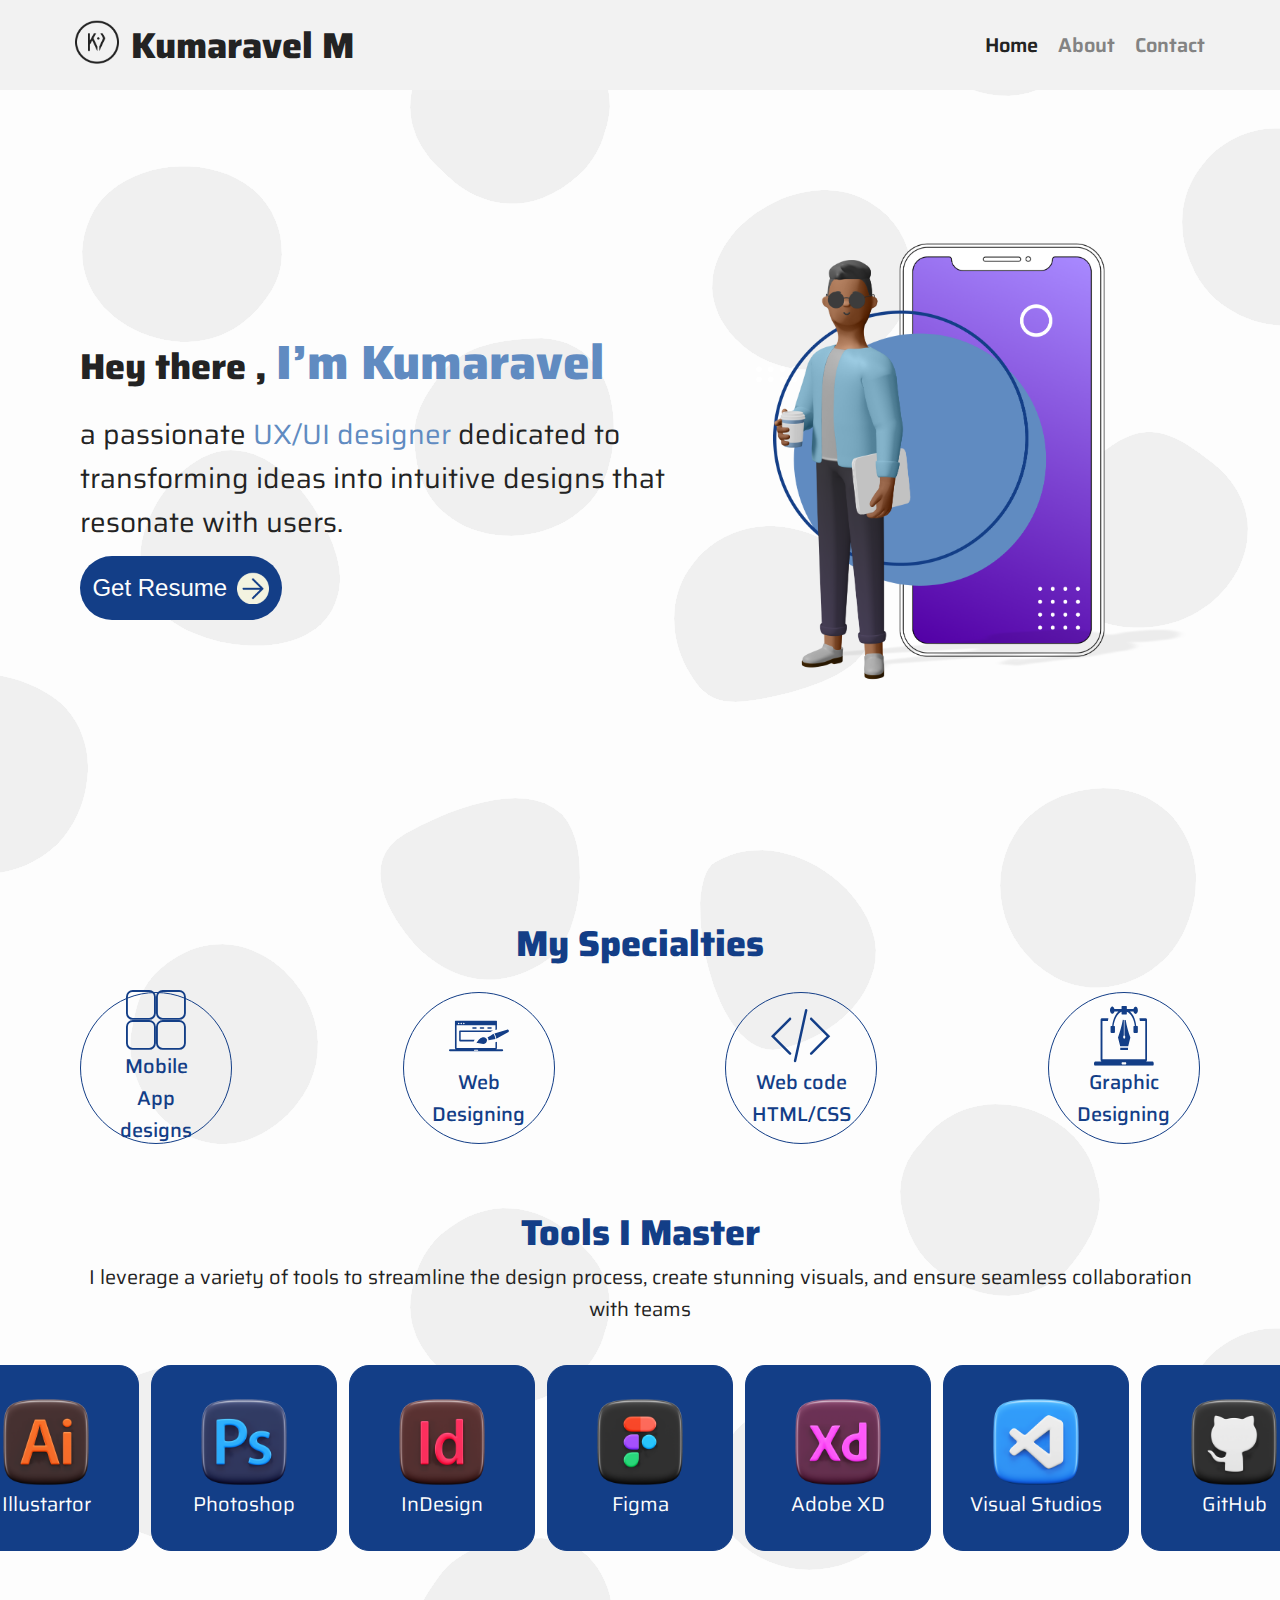
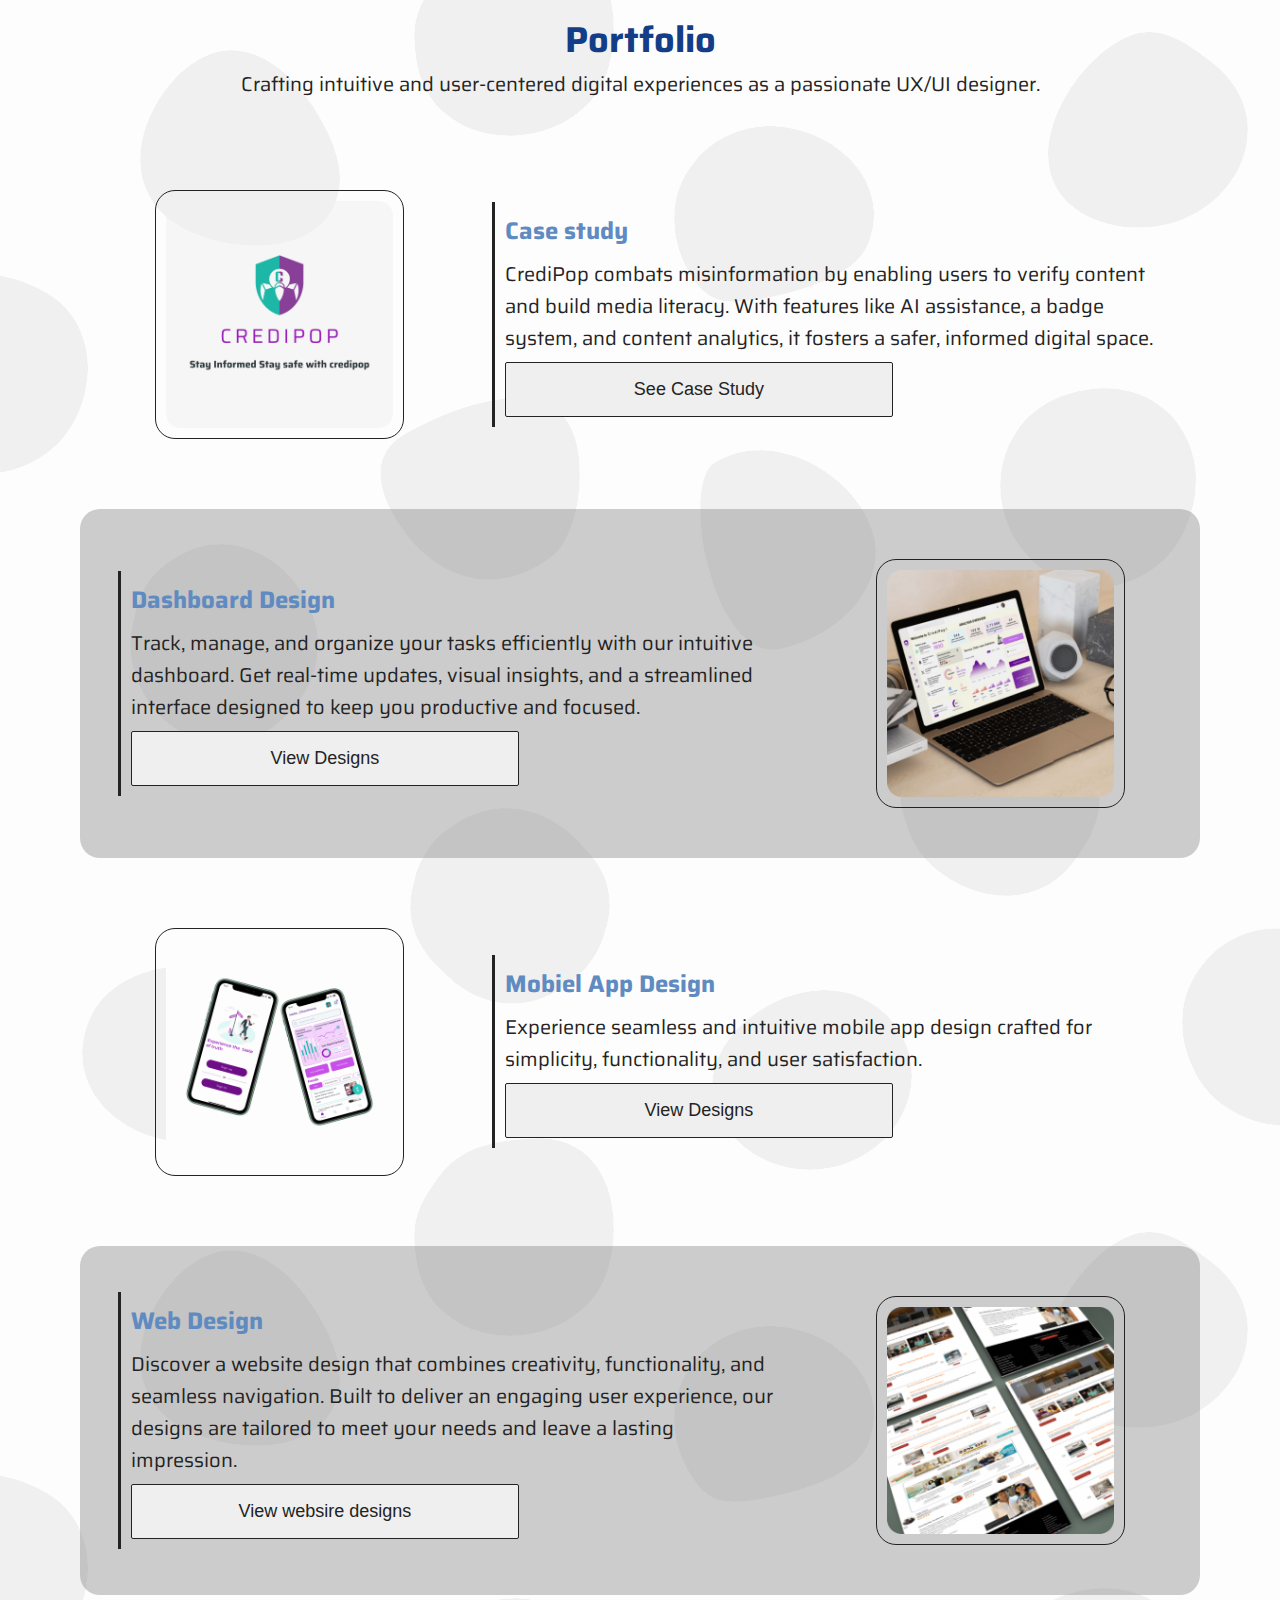
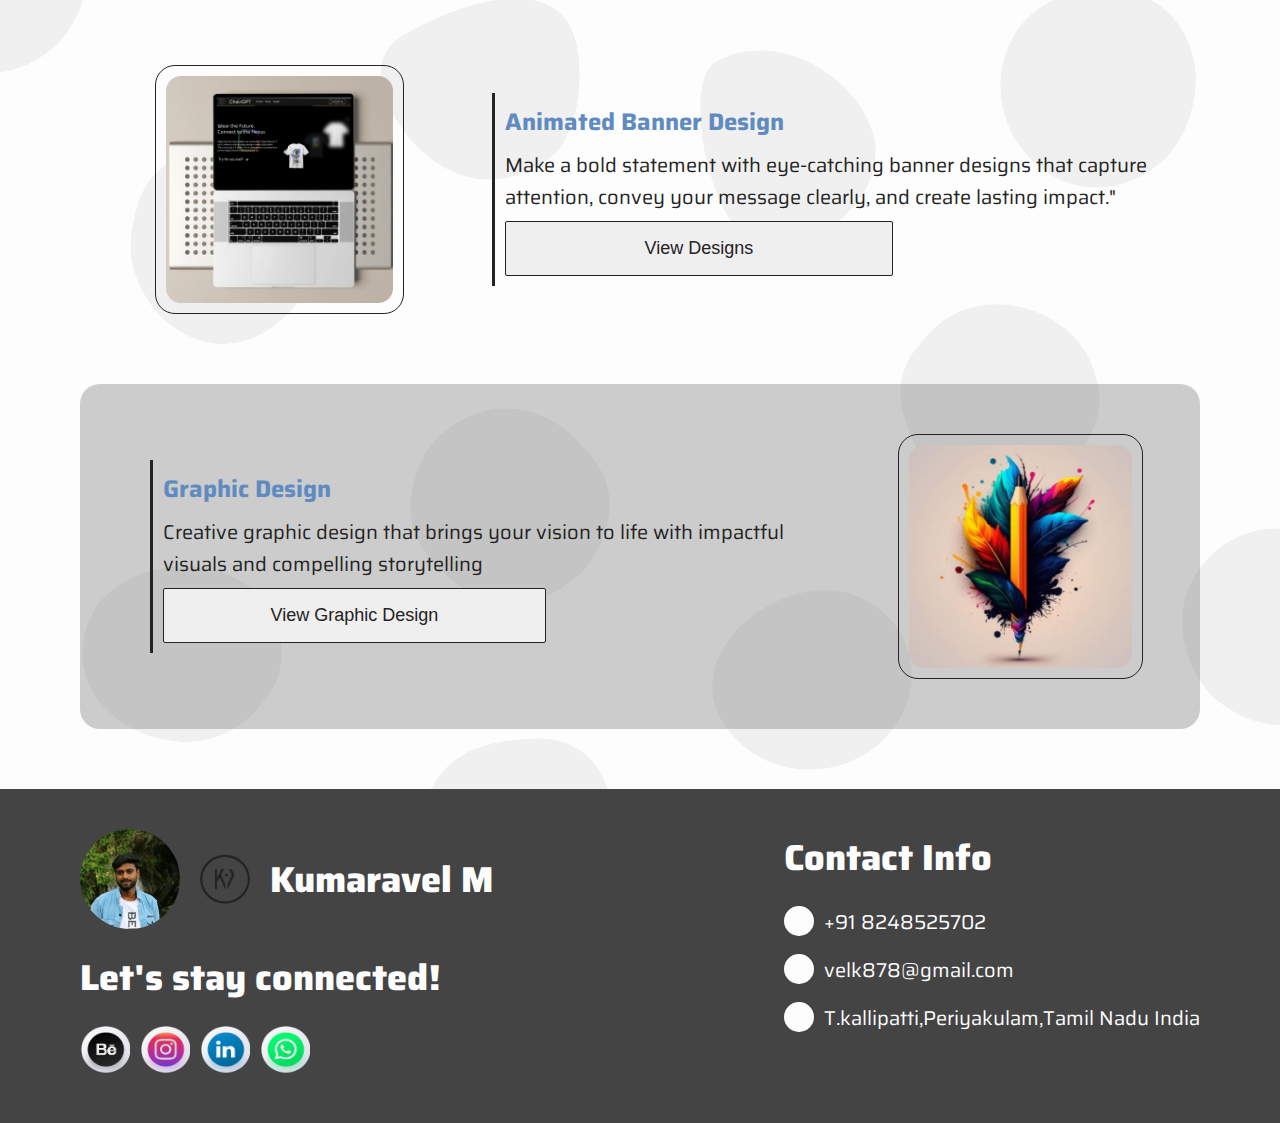
==== index.html @ c8b8e580 "Add files via upload" ====
<!DOCTYPE html>
<html lang="en">

<head>
    <meta charset="UTF-8">
    <meta name="viewport" content="width=device-width, initial-scale=1.0">
    <title>Kumaravel-Portfolio</title>
    <link rel="stylesheet" href="https://cdnjs.cloudflare.com/ajax/libs/font-awesome/6.7.1/css/all.min.css"
        integrity="sha512-5Hs3dF2AEPkpNAR7UiOHba+lRSJNeM2ECkwxUIxC1Q/FLycGTbNapWXB4tP889k5T5Ju8fs4b1P5z/iB4nMfSQ=="
        crossorigin="anonymous" referrerpolicy="no-referrer" />
    <link rel="shortcut icon" href="../ux-portfolio/image/logo-svg.svg" type="image/x-icon">
    <link rel="stylesheet" href="./main.css" class="css">
</head>

<body>
    <div class="main-body">
        <!-- banner -->
        <div class="banner">
            <nav class="navbar">
                <div class="logo">
                    <div><a href="./index.html"><img src="./image/logo-portfolio.png" alt="logo"></a></div>
                    <div>
                        <h1 class="text-cl fs-head">Kumaravel M</h1>
                    </div>
                </div>
                <div class="navicontent">
                    <input type="checkbox" name="" id="bur">
                    <label for="bur"><i class="fa-solid fa-bars"></i></label>
                    <ul>
                        <li><a href="./index.html" class="fs-para click fs-wt-600">Home</a></li>
                        <li><a href="./about.html" class="fs-para page fs-wt-600">About</a></li>
                        <li><a href="./contact.html" class="fs-para page fs-wt-600">Contact</a></li>
                    </ul>
                </div>
            </nav>
            <div class="main-banner">
                <div class="left">
                    <h1 class="fs-head text-cl">Hey there , <span class="sec-cl fs-display">I’m Kumaravel</span> </h1>
                    <p class="para fs-subdisplay text-cl">a passionate <span class="sec">UX/UI designer</span> dedicated
                        to transforming ideas
                        into intuitive designs that resonate with users.</p>
                    <a href="https://drive.google.com/drive/folders/1Ph6JNpJhY7HnEFZZ3VLmFiTKQevicxsi" target="_blank">
                        <button class="button primary">Get Resume<img class='button-img' src="./image/button-icon.png"
                                alt="button-icon"></button>
                    </a>
                </div>
                <div class="right">
                    <img src="./image/banner-image.png" alt="banner-image">
                </div>
            </div>
            <button id="scrollToTopBtn">↑</button>

        </div>
        <!-- specialties -->
        <div class="Specialties">
            <div class="head">
                <h1 class="fs-head pri-cl">My Specialties</h1>
            </div>
            <div class="card">
                <div class="cards">
                    <img src="./image/app1-icon.svg" alt="app-icon">
                    <p>Mobile App designs</p>
                </div>
                <div class="cards">
                    <img src="./image/web-icon.svg" alt="app-icon">
                    <p>Web Designing</p>
                </div>
                <div class="cards">
                    <img src="./image/code1-icon.svg" alt="app-icon">
                    <p>Web code HTML/CSS</p>
                </div>
                <div class="cards">
                    <img class='card-img' src="./image/graphic-icon.svg" alt="app-icon">
                    <p>Graphic Designing</p>
                </div>
            </div>

        </div>
        <!-- tools i master -->
        <div class="tools">
            <div class="head-tools">
                <h1 class="fs-head pri-cl">Tools I Master</h1>
                <p class="fs-para text-cl">
                    I leverage a variety of tools to streamline the design process, create stunning visuals, and ensure
                    seamless collaboration with teams
                </p>
            </div>
            <div class="tools-card">
                <div class="tools-cards">
                    <img src="./image/adobe-illustrator.png" alt="">
                    <p>Illustartor</p>
                </div>
                <div class="tools-cards">
                    <img src="./image/adobe-photoshop.png" alt="">
                    <p>Photoshop</p>
                </div>
                <div class="tools-cards">
                    <img src="./image/adobe-indesign.png" alt="">
                    <p>InDesign</p>
                </div>
                <div class="tools-cards">
                    <img src="./image/figma.png" alt="">
                    <p>Figma</p>
                </div>
                <div class="tools-cards">
                    <img src="./image/adobe-xd.png" alt="">
                    <p>Adobe XD</p>
                </div>
                <div class="tools-cards">
                    <img src="./image/visual-studio-code.png" alt="visual-studio-icon">
                    <p>Visual Studios</p>
                </div>
                <div class="tools-cards">
                    <img src="./image/github.png" alt="github-icon">
                    <p>GitHub</p>
                </div>

            </div>
        </div>
        <!--  explains-->
        <div class="portfolio">
            <div class="head-portfolio">
                <h1>Portfolio</h1>
                <p class="fs-para">Crafting intuitive and user-centered digital experiences as a passionate UX/UI
                    designer.</p>
            </div>
            <div class="portfolio-content">
                <!-- case-study -->
                <div class="designs">
                    <div class="design-image">
                        <img src="./image/casestudy.png" alt="casestudy-image">
                    </div>
                    <div class="design-details">
                        <h1 class="fs-subhead sec-cl">Case study</h1>
                        <p class="text-cl fs-para">CrediPop combats misinformation by enabling users to verify content
                            and build media literacy. With features like AI assistance, a badge system, and content
                            analytics, it fosters a safer, informed digital space.</p>
                        <a href="https://www.behance.net/gallery/212855777/Credipop-UXUI-Case-study"
                            target="_blank"><button class="secondary-button">See Case Study</button></a>
                    </div>
                </div>
                <!-- dashboard -->
                <div class="designs bg-two reverse ">
                    <div class="design-image">
                        <img src="./image/dashboard.png" alt="Dashboard-image">
                    </div>
                    <div class="design-details reverse designs-rev">
                        <h1 class="fs-subhead sec-cl">Dashboard Design</h1>
                        <p class="text-cl fs-para">Track, manage, and organize your tasks efficiently with our intuitive
                            dashboard. Get real-time updates, visual insights, and a streamlined interface designed to
                            keep you productive and focused.</p>
                        <a href="./dashboard.html"><button class="secondary-button">View Designs</button></a>
                    </div>
                </div>
                <!-- mobile-app -->
                <div class="designs">
                    <div class="design-image">
                        <img src="./image/mobile-app.png" alt="Mobile-app-image">

                    </div>
                    <div class="design-details">
                        <h1 class="fs-subhead sec-cl">Mobiel App Design</h1>
                        <p class="fs-para text-cl">Experience seamless and intuitive mobile app design crafted for
                            simplicity, functionality,
                            and user satisfaction.</p>
                        <a href="./phone.html"><button class="secondary-button">View Designs</button></a>
                    </div>
                </div>
                <!-- web-design -->
                <div class="designs bg-two reverse ">
                    <div class="design-image">
                        <img src="./image/webiste.png" alt="website-image">
                    </div>
                    <div class="design-details designs-rev">
                        <h1 class="fs-subhead sec-cl">Web Design</h1>
                        <p class="fs-para text-cl">Discover a website design that combines creativity, functionality,
                            and seamless navigation.
                            Built to deliver an engaging user experience, our designs are tailored to meet your needs
                            and leave a lasting impression.</p>
                        <a href="./website.html"><button class="secondary-button">View websire designs</button></a>
                    </div>
                </div>
                <!-- banner-design -->
                <div class="designs">
                    <div class="design-image">
                        <img src="./image/banner.png" alt="banner-image">
                    </div>
                    <div class="design-details">
                        <h1 class="fs-subhead sec-cl">Animated Banner Design</h1>
                        <p class="fs-para text-cl">Make a bold statement with eye-catching banner designs that capture
                            attention, convey your
                            message clearly, and create lasting impact."</p>
                        <a href="./banner.html"><button class="secondary-button">View Designs</button></a>
                    </div>
                </div>
                <!-- graphic-design -->
                <div class="designs bg-two reverse ">
                    <div class="design-image">
                        <img src="./image/graphic-designer.png" alt="graphihc-design">
                    </div>
                    <div class="design-details designs-rev">
                        <h1 class="sec-cl fs-subhead">Graphic Design</h1>
                        <p class="fs-para text-cl">Creative graphic design that brings your vision to life with
                            impactful
                            visuals and compelling storytelling</p>
                        <a href="https://www.behance.net/velenk/projects" target="_blank">
                            <button class="secondary-button">View Graphic Design</button>
                    </div>
                    </a>
                </div>
            </div>
        </div>


        <footer class="bg-three footer ">
            <div class="left">
                <div class="one">
                    <img src="./image/porfile.png" alt="ptrofile-picture">
                    <div class="logo">
                        <img src="./image/logo-portfolio.png" alt="logo-image">
                        <h1 class="fs-head">Kumaravel M</h1>
                    </div>

                </div>
                <div class="two">
                    <p class="fs-head">Let's stay connected!</p>
                </div>
                <div class="three">
                    <a href="https://www.behance.net/velenk" target="_blank"><img src="./image/Social Media/Behance.png"
                            alt="behancce-logo"></a>
                    <a href="" target="_blank"><img src="./image/Social Media/Instagram.png" alt="instagram-logo"></a>
                    <a href="https://www.linkedin.com/in/kumaravel-m-415823166/" target="_blank"><img
                            src="./image/Social Media/Linkedin.png" alt="linkedin-logo"></a>
                    <a href="https://wa.me/8248525702 " target="_blank"><img src="./image/Social Media/Whatsapp.png"
                            alt="whatsapp-logo"></a>

                </div>
            </div>
            <div class="right">
                <h1 class="fs-head">Contact Info</h1>
                <div class="address">
                    <div class="footer-right">
                        <div class="icon"><i class="fa-solid fa-phone"></i></div>
                        <a href="tel:8248525702" class="fs-para text-wt"> +91 8248525702</a>
                    </div>
                    <div class="footer-right">
                        <div class="icon">
                            <i class="fa-regular fa-envelope"></i>
                        </div>
                        <a href="mailto:velk878@gmail.com" class="fs-para text-wt">velk878@gmail.com</a>
                    </div>
                    <div class="footer-right">
                        <div class="icon"><i class="fa-solid fa-location-dot"></i></div>
                        <div>
                            <a href="" class="fs-para text-wt">T.kallipatti,Periyakulam,Tamil Nadu India</a>
                        </div>
                    </div>
                </div>
            </div>

        </footer>


    </div>
</body>

</html>
---- main.css ----
@import url(https://fonts.googleapis.com/css2?family=Saira:wght@100;200;300;400;500;600;800;900&display=swap);

body {
    font-family: 'Saira', sans-serif;
}

* {
    margin: 0px;
    padding: 0px;
}

h1 {
    margin: 0px;
    padding: 0px;
}

p {
    margin: 0px;
    padding: 0px;
}

.pri-cl {
    color: #133E87;
}

.sec-cl {
    color: #608BC1;
}

.text-cl {
    color: #232323;
    text-decoration: none;
}
.text-wt{
    color: #fdfdfd;
    text-decoration: none;
}

.bg-one {
    background-color: #fdfdfd;
}

.bg-two {
    background-color: rgb(131, 131, 131, 0.4);
}

.bg-three {
    background-color: #444444;
}

.fs-head {
    font-size: 36px;
    font-weight: 800;
}
.fs-subhead{
    font-size: 24px;
}

.fs-para {
    font-size: 20px;
}
.fs-display{
    font-size: 48px;
}
.fs-subdisplay{
    font-size: 28px;
}
.fs-wt-600{
    font-weight: 600;
}

.main-body {
    background-color: #fdfdfd;
    background-image: url('./image/bg\ \(2\).png');
    background-blend-mode:color-burn;
    overflow: hidden;
}

.button {
    border-radius: 50px;
    /* height: 72px; */
    display: flex;
    gap: 10px;
    justify-content: center;
    align-items: center;
    text-decoration: none;
    border: none;
    color: #fdfdfd;
    padding: 16px 12px;
    font-size: 24px;
    font-weight: 500;
    width: 30%;

    &:hover {
        background-color: #fdfdfd;
        transition-duration: 0.7s;
        color: #133E87;
        border: #133E87 1px solid;
    }

}

.button img {
    width: 32px;
    height: 32px;
}

.button:hover .button-img {
    transition-duration: 0.7s;
    transform: rotate(-45deg);
}

.reverse {
    display: flex;
    flex-direction: row-reverse;
}

.secondary-button {
    width: 20%;
    border: #232323 solid 1px;
    border-radius: 2px;
    color: #232323;
    padding: 16px 12px;
    font-size: 18px;
    transition-duration: 0.7s;

    &:hover {
        color: #fdfdfd;
        background-color: #232323;
    }
}

.primary {
    background-color: #133E87;
}

.sec {
    color: #608BC1;
}
.page{
    color: #838383;
}
.click{
    color: #232323;
}
/* marigins */

/* nav */
.main-body .banner nav {
    background-color: #f2f2f2;
    height: 10vh;
    /* width: 100vw; */
    display: flex;
    justify-content: space-between;
    align-items: center;
    padding: 0px 75px;
}

.main-body .banner nav .logo img {
    width: 44px;
    height: 44px;
    /* background-color: #838383; */
}

.main-body .banner .navbar .logo {
    display: flex;
    /* flex-direction: column; */
    gap: 12px;
    align-items: center;
    justify-content: center;
    color: #232323;
    /* font-size: 32px; */
    font-weight: 700;
    /* background-color: aquamarine; */
    margin: 0px;
}

.main-body .banner nav .navicontent {
    
    display: flex;
    gap: 32px;
    align-items: center;
    justify-content: center;
    
}
.main-body .banner nav .navicontent input {
    display: none;
}
.main-body .banner nav .navicontent label{
    display: none;
    z-index: 1;
}
a{
    text-decoration: none;
}
.main-body .banner nav .navicontent ul {
    display: flex;
    gap: 20px;
}
.main-body .banner nav .navicontent ul li{
    list-style-type: none;
}

.main-body .banner nav .navicontent h1 {
    /* color: #232323; */
    font-size: 20px;
    font-weight: 600;
    

    &:hover {
        text-decoration: underline;
        transition-duration: 0.9s;
    }
}

/*banner  */
.main-body .banner .main-banner {
    /* background-color: #fdfdfd; */
    height: 85vh;
    display: flex;
    /* width: 100vw; */
    justify-content: space-between;
    align-items: center;
    background-image: url(./image/banner-bg.png);
    background-size: cover;
    background-position: center;
    background-repeat: no-repeat;
    padding: 0px 80px;
}

.main-body .banner .main-banner .left {
    width: 60%;
    display: flex;
    flex-direction: column;
    gap: 12px;
}


.main-body .banner .main-banner .right {
    width: 40%;
    height: 80%;
    /* background-color: aquamarine; */
}

.main-body .banner .main-banner .right img {
    height: 100%;
    width: 100%;
    object-fit: contain;
}
#scrollToTopBtn {
    position: fixed;
    bottom: 20px;
    right: 20px;
    display: none; /* Hidden by default */
    background-color: #007BFF;
    color: red;
    border: none;
    border-radius: 5px;
    padding: 10px 15px;
    cursor: pointer;
    box-shadow: 0px 4px 6px rgba(0, 0, 0, 0.1);
    transition: opacity 0.3s ease, transform 0.3s ease;
}

#scrollToTopBtn:hover {
    background-color: #0056b3;
}

/* specailies  */
.main-body .Specialties {
    display: flex;
    gap: 20px;
    margin: 60px 0px;
    flex-direction: column;
    align-items: center;
    justify-content: center;
    /* background-color: rgb(221, 137, 27); */
    padding: 0px 80px;
}
.main-body .Specialties .card {
    width: 100%;
    display: flex;
    justify-content: space-between;
}

.main-body .Specialties .card .cards {
    width: 150px;
    height: 150px;
    border: #133E87 1px solid;
    border-radius: 50%;
    display: flex;
    flex-direction: column;
    justify-content: center;
    align-items: center;
    font-size: 20px;
    font-weight: 500;
    color: #133E87;
    transition-duration: 0.9s;
    
    &:hover {
        background-color: #133E87;
        color: #fdfdfd;
        filter: grayscale(0%);
    }
}
.main-body .Specialties .card .cards:hover  img {
    filter: grayscale(100%);
}

.main-body .Specialties .card .cards img {
    width: 40%;
    height: 40%;
    filter: grayscale(0%);
    transition-duration: 0.7s ;
}

.main-body .Specialties .card .cards:hover .main-body .Specialties .card .cards .card-img {
    background-color: #fdfdfd;
}

.main-body .Specialties .card .cards p {
    width: 70%;
    text-align: center;
}

/* Tools I master */
.main-body .tools {
    display: flex;
    gap: 40px;
    flex-direction: column;
    align-items: center;
    justify-content: center;
    text-align: center;
    margin: 60px 0px;
    padding: 0px 80px ;
}

.main-body .tools .head-tools {
    display: flex;
    flex-direction: column;
    justify-content: center;
    align-items: center;
    /* gap: 20px; */

}


.main-body .tools .tools-card {
    display: flex;
    /* flex-wrap: wrap; */
    gap: 12px;
    justify-content: space-between;
    animation: scroll-carousel 20s linear infinite;
}

@keyframes scroll-carousel {
    0% {
        transform: translatex(0%);
    }

    100% {
        transform: translatex(-50%);
    }
}

.main-body .tools .tools-card .tools-cards {
    width: 184px;
    height: 184px;
    background-color: #133E87;
    border-radius: 20px;
    display: flex;
    flex-direction: column;
    justify-content: center;
    align-items: center;
    transition-duration: 0.9s;
    font-size: 20px;
    color: #fdfdfd;
    border: #133E87 1px solid;

    &:hover {
        background-color: #fdfdfd;
        color: #133E87;

    }
}

.main-body .tools .tools-card .tools-cards img {
    width: 50%;
}


/* portfolio */
.main-body .portfolio {
    display: flex;
    gap: 40px;
    flex-direction: column;
    justify-content: center;
    align-items: center;
    padding: 0px 80px;
    margin: 60px 0px;
    /* text-align: center; */
}

.main-body .portfolio .head-portfolio {
    text-align: center;
    gap: 20px;
    color: #232323;
}

.main-body .portfolio .head-portfolio h1 {
    color: #133E87;
    font-size: 36px;
}

.main-body .portfolio .portfolio-content {
    display: flex;
    flex-direction: column;
    gap: 20px;
    /* background-color: aqua; */
}

.main-body .portfolio .designs {
    display: flex;
    gap: 50px;
    align-items: center;
    justify-content: center;
    padding: 40px 20px;
    border-radius: 20px;

}

.main-body .portfolio .designs .design-image {
    width: 30%;
    display: flex;
    justify-content: center;
    align-items: center;
    /* border: #232323 1px solid; */
    padding: 10px 0px;
}

.main-body .portfolio .designs .design-image img {
    height: 70%;
    width: 70%;
    object-fit: contain;
    border: #232323 1px solid;
    padding: 10px;
    border-radius: 20px;
}

.main-body .portfolio .designs .design-details {
    width: 60%;
    height: 90%;
    display: flex;
    flex-direction: column;
    gap: 8px;
    justify-content: start;
    padding: 10px;
    border-left: #232323 3px solid;
}

.main-body .portfolio .designs .design-details button {
    width: 60%;
}

/* footer */
.main-body .footer {
    color: #fdfdfd;
    padding: 40px 80px;
    display: flex;
    justify-content: space-between;

}

.main-body .footer .left {
    display: flex;
    flex-direction: column;
    gap: 20px;
}

.main-body .footer .left .one {
    display: flex;
    gap: 20px;
    /* justify-content: center; */
    align-items: center;
}

.main-body .footer .left .one img {
    width: 100px;
    height: 100px;
    border-radius: 50%;
}

.main-body .footer .left .one .logo {
    display: flex;
    gap: 20px;
    align-items: center;
}

.main-body .footer .left .one .logo img {
    width: 50px;
    height: 50px;
}

.main-body .footer .left .three {
    display: flex;
    gap: 10px;
}

.main-body .footer .left .three img {
    width: 50px;
    height: 50px;
}
/* footer right  */
.footer-right{
    display: flex;
    gap: 10px;
}
.footer .right {
    display: flex;
    flex-direction: column;
    gap: 20px;
}
.footer .right .address{
    display: flex;
    flex-direction: column;
    gap: 16px;
}
.icon{
    background-color: #fdfdfd;
    color: #232323;
    width: 30px;
    height: 30px;
    display: flex;
    /* stroke: #232323 1px solid; */
    justify-content: center;
    align-items: center;
    border-radius: 50%;
}



/*responsive  */
/* common-class */
@media (max-width: 1051px) {
    .fs-display{
     font-size: 36px;
    }
    .fs-subdisplay{
     font-size: 20px;
    }
    .button{
     font-size: 16px;
    }
    .fs-head{
     font-size: 24px;
    }
    .fs-para{
     font-size: 18px;
    }
   }
/* nav */
@media (max-width: 765px) {
    .main-body .banner nav {
        padding: 0px 40px ;
    }
}
@media (max-width: 585px){
    .main-body .banner nav .logo img {
        width: 32px;
        height: 32px;
    }
    .main-body .banner nav .navicontent {
        position: relative;
    }
     .main-body .banner nav .navicontent label {
        display: block;
        color: #232323;
        font-size: 32px;
    }
    .main-body .banner nav .navicontent ul {
        text-align: left;
        flex-direction: column;
        justify-content: center;
        z-index: 1;
        align-items: center;
        padding: 12px 32px;
        border: #133E87 1px solid;
        border-radius: 5px;
        gap: 24px;
        position: absolute;
        top: 35px;
        left :100px;
        background-color: rgb(0, 86, 179,0.5);
        transition-duration: 0.7s;
    }
    #bur:checked ~ ul{
        top: 35px;
        left: -70px;
        /* z-index: -1; */
    }
     @media (max-width: 375px){
        .fs-head {
            font-size: 20px;
        }
        .main-body .banner nav {
            padding: 0px 40px;
        }
    }
}
 /*banner*/
 @media (max-width: 770px){
    .fs-display {
        font-size: 28px;
    }
    .fs-subdisplay {
        font-size: 18px;
    }
    .button {
        padding: 12px 24px;
        font-size: 18px;
        font-weight: 500;
        width: 50%;
    }
    .main-body .banner .main-banner {
        padding: 0px 60px;
    }
}
@media (max-width: 620px) {
    .fs-subdisplay {
        font-size: 16px;
    }
}
@media (max-width: 570px) {
    .sec{
            color: #133E87;
    }
    .sec-cl{
        color: #133e87;
    }
        .main-body .banner nav {
        padding: 0px 24px;
    }
    .main-body .banner .main-banner{
        padding: 0px 24px;
    }
    
.main-body .banner .main-banner{
    flex-direction: column-reverse;
    justify-content: center;
    align-items: center;
    position: relative;
    /* background-color: darkblue; */
    /* display: none; */
}
.main-body .banner .main-banner .right{
    position: absolute;
    opacity: 0.3;
    /* display: none; */
    z-index: 0;
    /* background-color: rgb(136, 83, 14); */
    width: 60%;
}
.main-body .banner .main-banner .left{
    z-index: 1;
    width: 100%;
}
.main-body .banner .main-banner .right img{
    width: 100%;
    object-fit: contain;

}
    .button {
        padding: 8px 24px;
        width: 50%;
        font-size: 16px;
    }
}
/* specialities */

@media(max-width:784px){
    
    .main-body .Specialties .card  {
        flex-wrap: wrap;
        align-items: center;
        justify-content: center;
        gap: 12px;
    }
    .main-body .Specialties .card .cards {
        width: 150px;
        height: 150px;
        font-size: 14px;
    }
    .main-body .Specialties .card .cards p {
        width: 90%;
    }
    
}

/* 765px */
@media (max-width: 930px) {
    .main-body .portfolio {
        padding: 0px 60px;
        margin: 60px 0px;}
        .main-body .footer{
            padding: 30px 40px;
        }
    }
    /* 850px */
    @media (max-width: 850px) {
        .main-body .footer{
            flex-direction: column;
            gap: 40px;
        }
    }
/* 570px */
@media(max-width:570px){
    .fs-para {
        font-size: 14px;
    }
    .secondary-button {
        font-size: 12px;
        transition-duration: 0.7s;
    }
    /* specialties */
    .main-body .Specialties{
        padding: 0px 24px;
        margin: 0px 20px;
    }
    /* tools */
    .main-body .tools  {
        padding: 0px 24px;
        margin: 20px 0px ;
    }
    .main-body .tools .tools-card .tools-cards {
        width: 120px;
        height: 120px;
    }
    /* portfolio */
.main-body .portfolio {
    margin: 20px 0px ;
    gap: 20px;
    padding: 0px 24px;
}
.main-body .portfolio .designs {
    padding: 20px 8px;
    gap: 12px;
}
.main-body .portfolio .designs .design-details {
    width: 100%;
    gap: 8px;
    padding: 0px 0px 0px 8px;
    border-left: #232323 1px solid;
}    
.main-body .portfolio .designs .design-details button {
    width: 60%;
}
.main-body .portfolio .designs .design-image{
    padding:4px;
    width: 50%;
    height: 100px;
}
.main-body .portfolio .designs .design-image img {
    object-fit: contain;
    /* padding: 4px; */
    width: 100%;
    height: 100%;
}
/* footer */
.main-body .footer {
    flex-direction: column;
    padding: 20px 24px;
    gap: 20px;
}
.main-body .footer .left {
    display: flex;
    flex-direction: column;
    gap: 12px;
}
.footer .right {
    gap: 8px;
}
.footer .right .address {
    gap: 8px;
}
.main-body .banner .main-banner {
    height: 60vh;
}
.main-body .Specialties .card .cards {
    width: 120px;
    height: 120px;
    justify-content: space-evenly;
    align-items: space-evenly;  
}

}

@media(max-width:470px){
    .main-body .portfolio .designs{
        position: relative;
        background-color: rgb(131, 131, 131, 0.4);
    }
    .main-body .portfolio .designs .design-image{
        /* position: absolute; */
        /* display: none; */
    }
    /* .designs-rev{
        display: flex;
        flex-direction: column;
        border-right: #232323 2px solid;
        align-items: end;
    } */
    .main-body .portfolio .designs:nth-child(2) {
        border: none;
    }
}
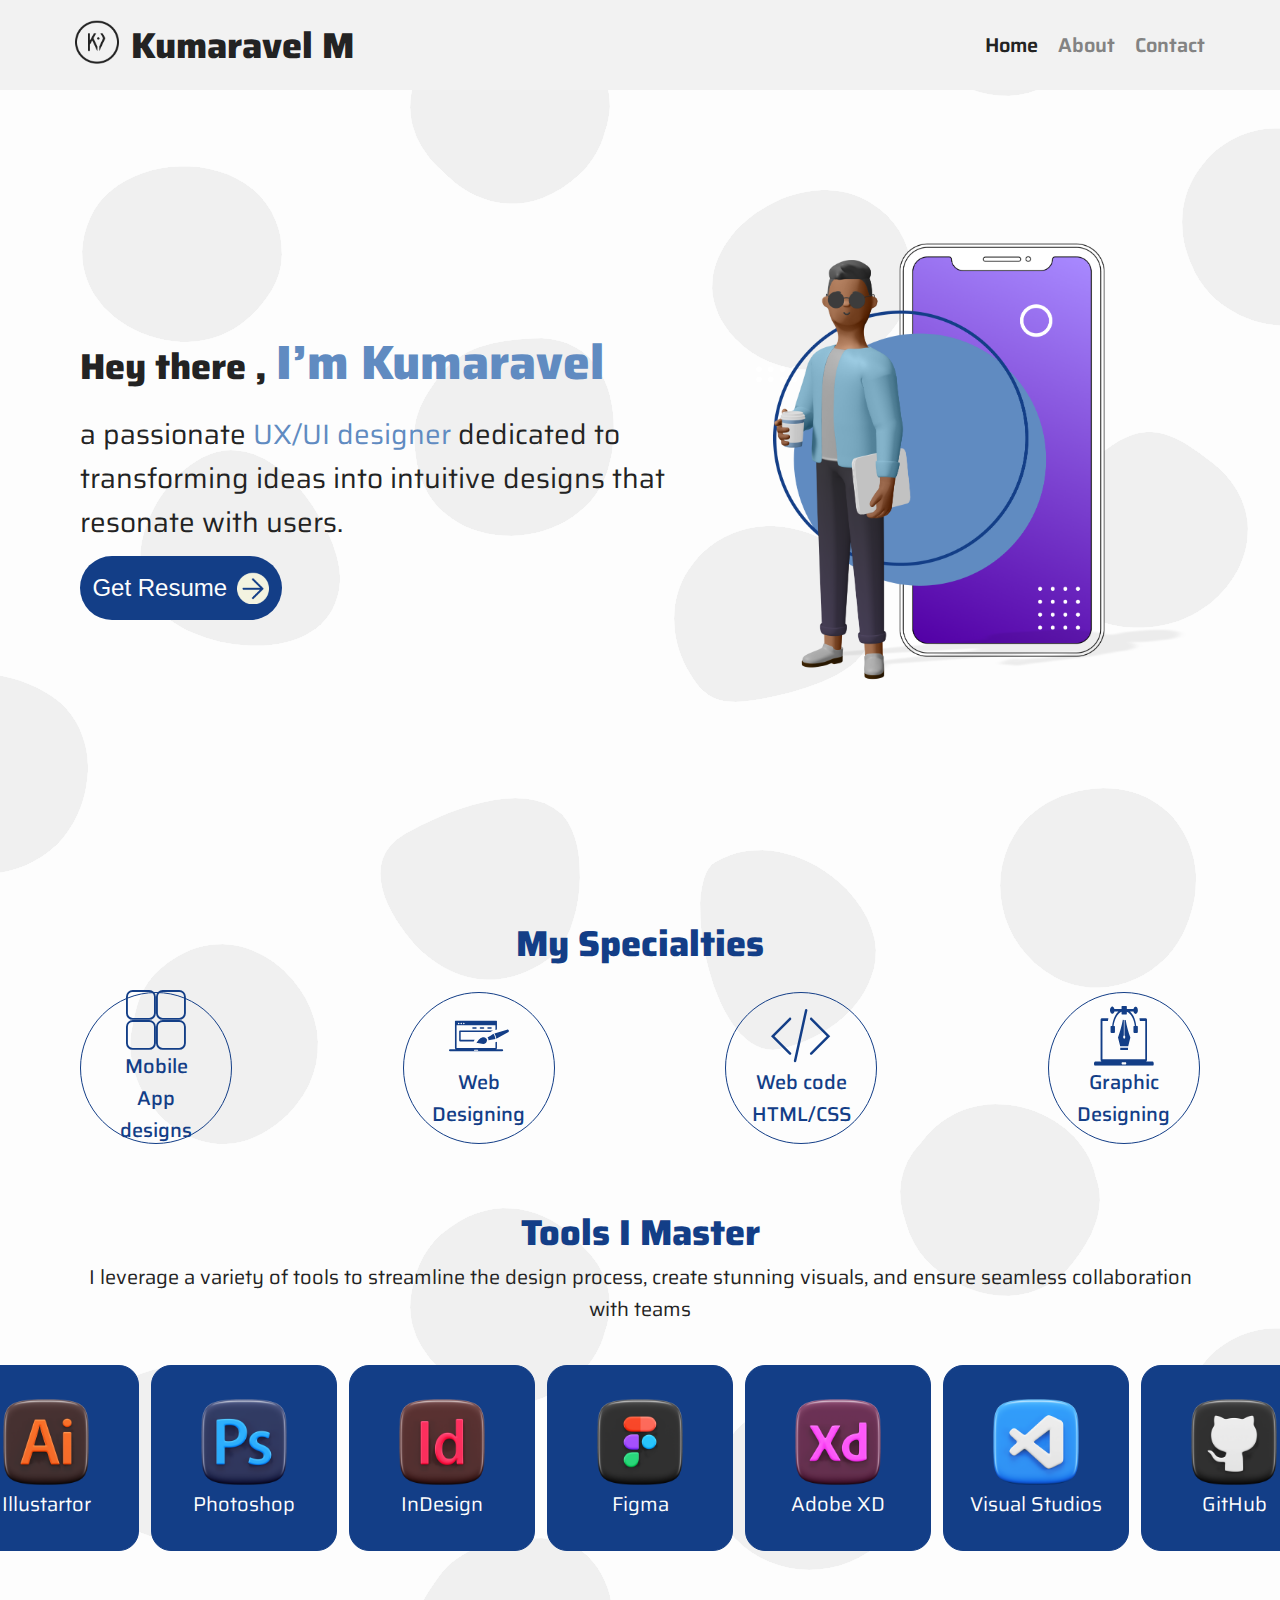
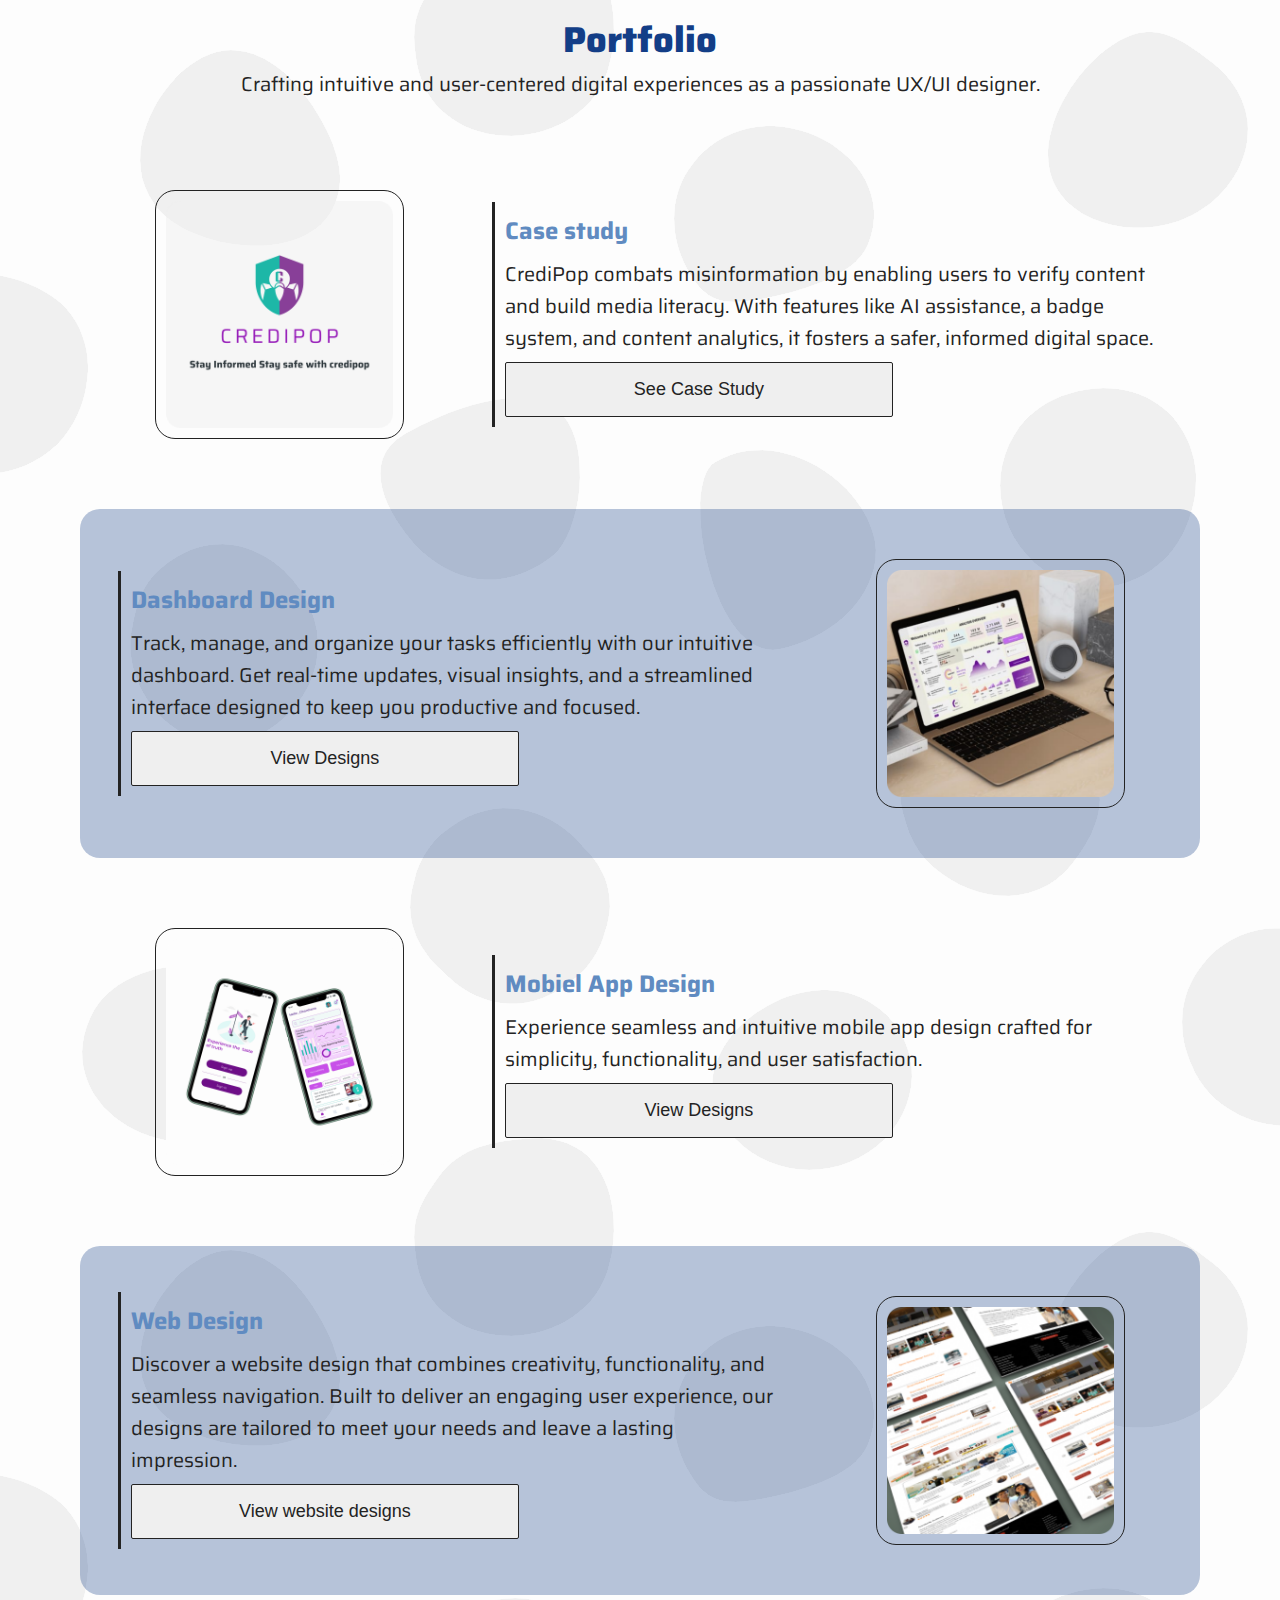
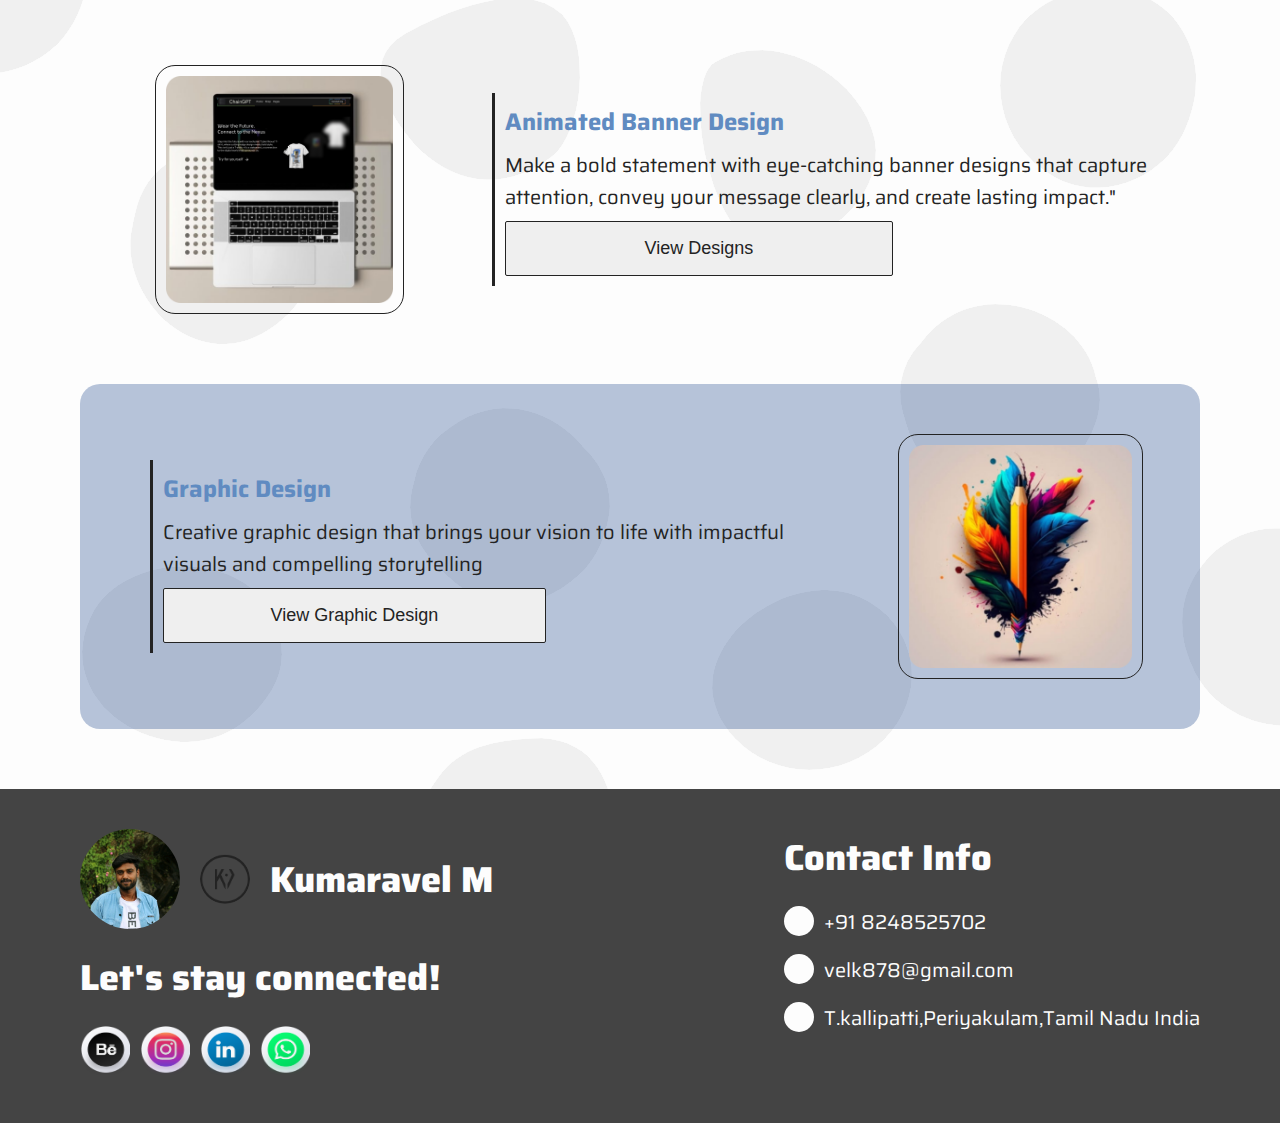
==== commit cb814242: "Add files via upload" ====
--- a/index.html
+++ b/index.html
@@ -8,7 +8,7 @@
     <link rel="stylesheet" href="https://cdnjs.cloudflare.com/ajax/libs/font-awesome/6.7.1/css/all.min.css"
         integrity="sha512-5Hs3dF2AEPkpNAR7UiOHba+lRSJNeM2ECkwxUIxC1Q/FLycGTbNapWXB4tP889k5T5Ju8fs4b1P5z/iB4nMfSQ=="
         crossorigin="anonymous" referrerpolicy="no-referrer" />
-    <link rel="shortcut icon" href="../ux-portfolio/image/logo-svg.svg" type="image/x-icon">
+        <link rel="shortcut icon" href="./image/logo-svg.svg" type="image/x-icon">
     <link rel="stylesheet" href="./main.css" class="css">
 </head>
 
@@ -120,7 +120,7 @@
         <!--  explains-->
         <div class="portfolio">
             <div class="head-portfolio">
-                <h1>Portfolio</h1>
+                <h1 class="fs-head pri-cl ">Portfolio</h1>
                 <p class="fs-para">Crafting intuitive and user-centered digital experiences as a passionate UX/UI
                     designer.</p>
             </div>
@@ -177,7 +177,7 @@
                             and seamless navigation.
                             Built to deliver an engaging user experience, our designs are tailored to meet your needs
                             and leave a lasting impression.</p>
-                        <a href="./website.html"><button class="secondary-button">View websire designs</button></a>
+                        <a href="./website.html"><button class="secondary-button">View website designs</button></a>
                     </div>
                 </div>
                 <!-- banner-design -->
@@ -228,7 +228,7 @@
                 <div class="three">
                     <a href="https://www.behance.net/velenk" target="_blank"><img src="./image/Social Media/Behance.png"
                             alt="behancce-logo"></a>
-                    <a href="" target="_blank"><img src="./image/Social Media/Instagram.png" alt="instagram-logo"></a>
+                    <a href="https://www.instagram.com/silent_eye_07_/?__pwa=1" target="_blank"><img src="./image/Social Media/Instagram.png" alt="instagram-logo"></a>
                     <a href="https://www.linkedin.com/in/kumaravel-m-415823166/" target="_blank"><img
                             src="./image/Social Media/Linkedin.png" alt="linkedin-logo"></a>
                     <a href="https://wa.me/8248525702 " target="_blank"><img src="./image/Social Media/Whatsapp.png"
@@ -252,7 +252,7 @@
                     <div class="footer-right">
                         <div class="icon"><i class="fa-solid fa-location-dot"></i></div>
                         <div>
-                            <a href="" class="fs-para text-wt">T.kallipatti,Periyakulam,Tamil Nadu India</a>
+                            <a href="https://maps.app.goo.gl/5FjZbsCL6PSfkKza9?g_st=ac" class="fs-para text-wt">T.kallipatti,Periyakulam,Tamil Nadu India</a>
                         </div>
                     </div>
                 </div>
--- a/main.css
+++ b/main.css
@@ -41,7 +41,7 @@
 }
 
 .bg-two {
-    background-color: rgb(131, 131, 131, 0.4);
+    background-color: rgb(19, 62, 135,0.3);
 }
 
 .bg-three {
@@ -407,10 +407,6 @@
     color: #232323;
 }
 
-.main-body .portfolio .head-portfolio h1 {
-    color: #133E87;
-    font-size: 36px;
-}
 
 .main-body .portfolio .portfolio-content {
     display: flex;
@@ -642,6 +638,7 @@
     }
     .main-body .banner .main-banner{
         padding: 0px 24px;
+        background-color: rgb(19, 62, 135,0.1);
     }
     
 .main-body .banner .main-banner{
@@ -797,12 +794,9 @@
 @media(max-width:470px){
     .main-body .portfolio .designs{
         position: relative;
-        background-color: rgb(131, 131, 131, 0.4);
-    }
-    .main-body .portfolio .designs .design-image{
-        /* position: absolute; */
-        /* display: none; */
-    }
+        background-color: rgb(19, 62, 135,0.3);;
+    }
+    
     /* .designs-rev{
         display: flex;
         flex-direction: column;
